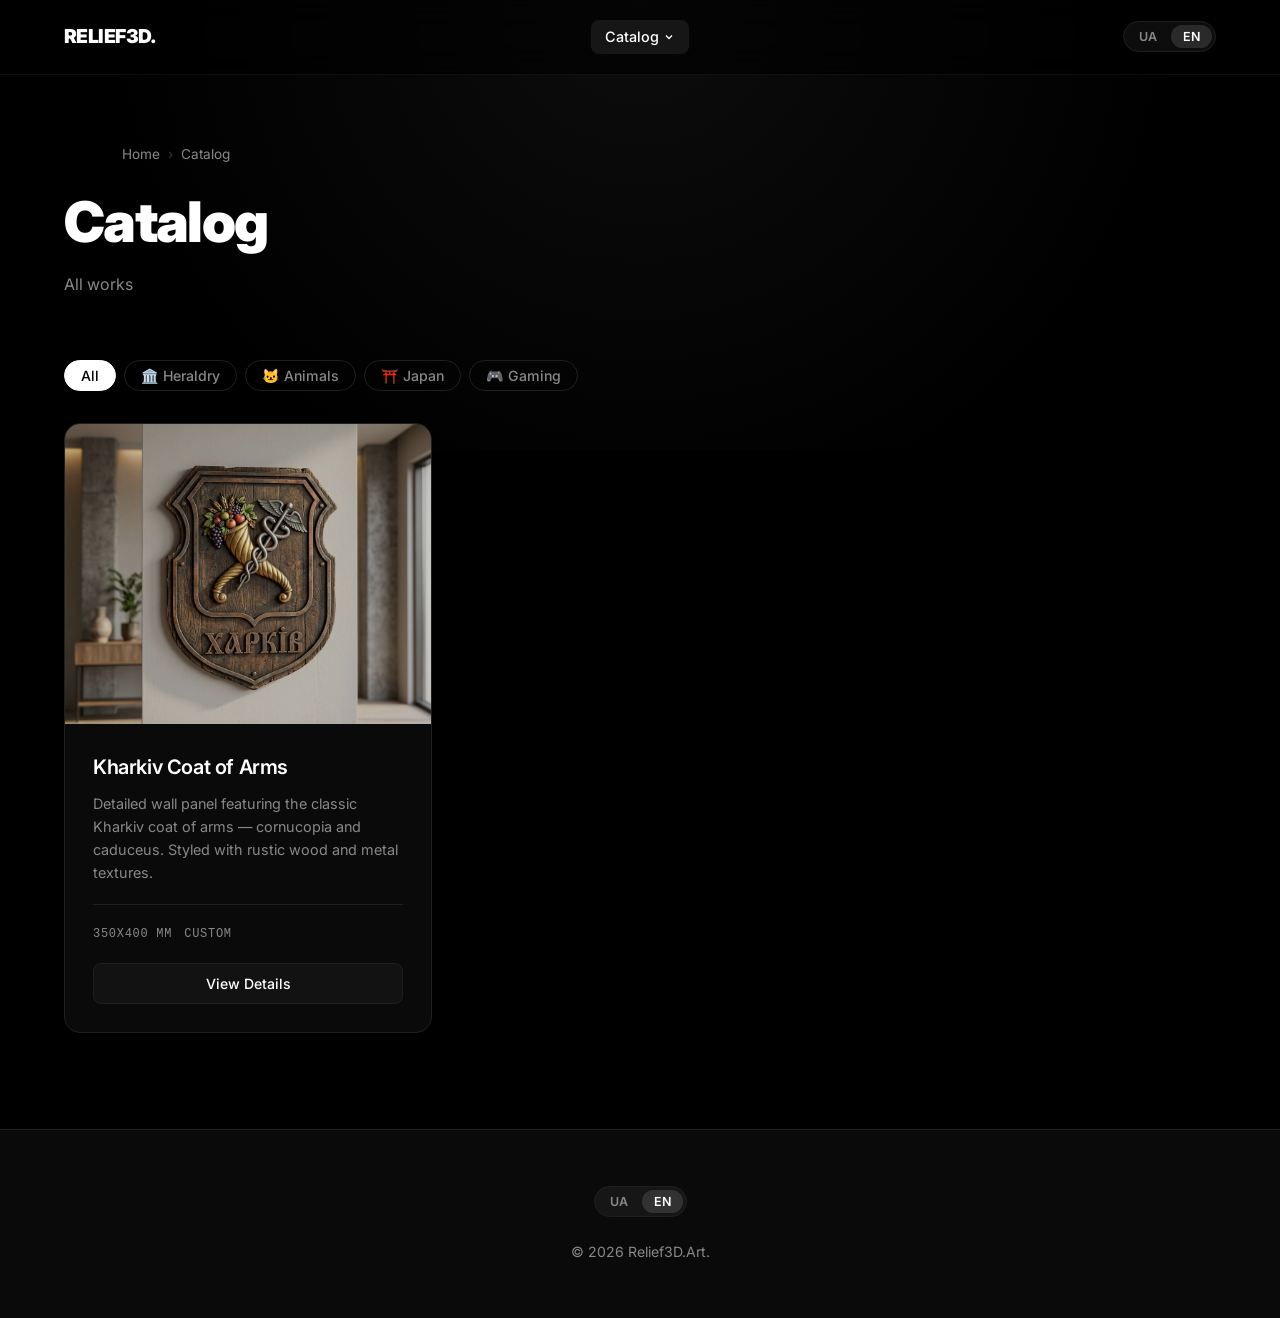
==== catalog/index.html @ 63855bf4 "feat: multi-page catalog with shared JS/CSS, dropdown nav, filter chips, breadcrumbs" ====
<!DOCTYPE html>
<html lang="uk">
<head>
    <meta charset="UTF-8">
    <meta name="viewport" content="width=device-width, initial-scale=1.0">
    <title lang-ua>Каталог — Relief3D</title>
    <meta name="description" content="Каталог 3D настінних панно. 3D wall art catalog.">
    <link rel="preconnect" href="https://fonts.googleapis.com">
    <link href="https://fonts.googleapis.com/css2?family=Inter:wght@400;500;600;700;800;900&display=swap" rel="stylesheet">
    <link rel="stylesheet" href="../assets/css/shared.css">
</head>
<body>
    <div class="ambient-glow"></div>
    <header class="site-header" id="site-header"></header>

    <div class="page-content">
        <section style="padding: 4rem 5% 2rem;">
            <div class="breadcrumbs">
                <a href="../index.html" class="lang-ua">Головна</a>
                <a href="../index.html" class="lang-en">Home</a>
                <span class="sep">›</span>
                <span class="lang-ua">Каталог</span>
                <span class="lang-en">Catalog</span>
            </div>
            <h1 style="font-size: clamp(2rem, 5vw, 3.5rem); font-weight: 900; letter-spacing: -0.03em; margin-bottom: 0.5rem;">
                <span class="lang-ua">Каталог</span>
                <span class="lang-en">Catalog</span>
            </h1>
            <p style="color: var(--text-secondary); font-size: 1rem; margin-bottom: 2rem;">
                <span class="lang-ua">Усі роботи</span>
                <span class="lang-en">All works</span>
            </p>
        </section>

        <!-- Filter Bar -->
        <div class="filter-bar" id="filter-bar">
            <button class="filter-btn active" data-cat="" onclick="applyFilter(this)">
                <span class="lang-ua">Усі</span><span class="lang-en">All</span>
            </button>
            <button class="filter-btn" data-cat="heraldry" onclick="applyFilter(this)">
                🏛️ <span class="lang-ua">Геральдика</span><span class="lang-en">Heraldry</span>
            </button>
            <button class="filter-btn" data-cat="animals" onclick="applyFilter(this)">
                🐱 <span class="lang-ua">Тварини</span><span class="lang-en">Animals</span>
            </button>
            <button class="filter-btn" data-cat="japan" onclick="applyFilter(this)">
                ⛩️ <span class="lang-ua">Японія</span><span class="lang-en">Japan</span>
            </button>
            <button class="filter-btn" data-cat="gaming" onclick="applyFilter(this)">
                🎮 <span class="lang-ua">Геймінг</span><span class="lang-en">Gaming</span>
            </button>
        </div>

        <div class="portfolio-grid" id="catalog-grid"></div>
    </div>

    <footer class="site-footer">
        <div class="lang-switcher">
            <button class="lang-btn" data-lang="ua" onclick="setLanguage('ua')">UA</button>
            <button class="lang-btn" data-lang="en" onclick="setLanguage('en')">EN</button>
        </div>
        <p>&copy; 2026 Relief3D.Art.</p>
    </footer>

    <script src="../assets/js/catalog.js"></script>
    <script src="../assets/js/site.js"></script>
    <script>
        buildHeader('catalog');

        function applyFilter(btn) {
            document.querySelectorAll('.filter-btn').forEach(b => b.classList.remove('active'));
            btn.classList.add('active');
            renderCatalog('catalog-grid', btn.dataset.cat || null, getLang());
            applyLanguage(getLang());
        }

        document.getElementById('catalog-grid').addEventListener('mousemove', e => {
            for (const card of document.getElementsByClassName('card')) {
                const rect = card.getBoundingClientRect();
                card.style.setProperty('--mouse-x', `${e.clientX - rect.left}px`);
                card.style.setProperty('--mouse-y', `${e.clientY - rect.top}px`);
            }
        });

        renderCatalog('catalog-grid', null, getLang());
    </script>
</body>
</html>
---- assets/css/shared.css ----
/* ==============================================
   Relief3D — Global Stylesheet (shared.css)
   ============================================== */

:root {
    --bg-base: #000000;
    --bg-surface: #0a0a0a;
    --bg-surface-2: #111111;
    --text-primary: #ffffff;
    --text-secondary: #888888;
    --border: #1f1f1f;
    --border-hover: #444444;
    --accent-gold: #d4af37;
    --radius: 16px;
    --transition: 0.3s cubic-bezier(0.16, 1, 0.3, 1);
}

* { margin: 0; padding: 0; box-sizing: border-box; }

html { scroll-behavior: smooth; }

body {
    font-family: 'Inter', -apple-system, BlinkMacSystemFont, sans-serif;
    background: var(--bg-base);
    color: var(--text-primary);
    line-height: 1.5;
    -webkit-font-smoothing: antialiased;
    overflow-x: hidden;
}

body.no-scroll { overflow: hidden; }

a { color: inherit; text-decoration: none; }

/* ---- Ambient Glow ---- */
.ambient-glow {
    position: fixed;
    top: -50vh; left: 50%;
    transform: translateX(-50%);
    width: 100vw; height: 100vh;
    background: radial-gradient(circle, rgba(255,255,255,0.05) 0%, transparent 70%);
    z-index: -1;
    pointer-events: none;
}

/* ---- Navigation ---- */
.site-header {
    display: flex;
    justify-content: space-between;
    align-items: center;
    padding: 1.25rem 5%;
    position: fixed;
    top: 0; width: 100%;
    background: rgba(0,0,0,0.6);
    backdrop-filter: blur(16px);
    border-bottom: 1px solid rgba(255,255,255,0.05);
    z-index: 200;
    gap: 1rem;
}

.logo {
    font-size: 1.2rem;
    font-weight: 900;
    letter-spacing: -0.03em;
    color: var(--text-primary);
    white-space: nowrap;
}

.nav-center { display: flex; align-items: center; gap: 0.5rem; }

.nav-link {
    display: flex;
    align-items: center;
    gap: 4px;
    padding: 6px 14px;
    border-radius: 8px;
    font-size: 0.9rem;
    font-weight: 500;
    color: var(--text-secondary);
    transition: color var(--transition), background var(--transition);
}
.nav-link:hover, .nav-link.active { color: var(--text-primary); background: rgba(255,255,255,0.07); }

.chevron { transition: transform 0.2s; }

/* ---- Dropdown ---- */
.nav-dropdown { position: relative; }

.dropdown-menu {
    display: none;
    position: absolute;
    top: calc(100% + 12px);
    left: 50%;
    transform: translateX(-50%);
    min-width: 360px;
    background: var(--bg-surface);
    border: 1px solid var(--border);
    border-radius: var(--radius);
    padding: 0.75rem;
    box-shadow: 0 20px 40px rgba(0,0,0,0.8);
    z-index: 300;
}

.nav-dropdown:hover .dropdown-menu { display: flex; flex-direction: column; gap: 0.25rem; }
.nav-dropdown:hover .chevron { transform: rotate(180deg); }

.dropdown-item {
    display: flex;
    align-items: flex-start;
    gap: 1rem;
    padding: 0.75rem 1rem;
    border-radius: 10px;
    transition: background var(--transition);
}
.dropdown-item:hover { background: rgba(255,255,255,0.06); }

.cat-icon { font-size: 1.4rem; flex-shrink: 0; }
.dropdown-title { font-weight: 600; font-size: 0.95rem; margin-bottom: 2px; }
.dropdown-desc { font-size: 0.8rem; color: var(--text-secondary); line-height: 1.4; }

/* ---- Lang Switcher ---- */
.nav-right { display: flex; align-items: center; gap: 0.75rem; }

.lang-switcher {
    display: flex;
    gap: 2px;
    background: rgba(255,255,255,0.05);
    padding: 3px;
    border-radius: 99px;
    border: 1px solid var(--border);
}
.lang-btn {
    background: transparent;
    color: var(--text-secondary);
    border: none;
    padding: 4px 12px;
    border-radius: 99px;
    cursor: pointer;
    font-family: 'Inter', sans-serif;
    font-weight: 600;
    font-size: 0.78rem;
    transition: all 0.2s;
}
.lang-btn.active { background: rgba(255,255,255,0.12); color: var(--text-primary); }

/* ---- Burger / Mobile Menu ---- */
.burger-btn {
    display: none;
    flex-direction: column;
    gap: 5px;
    background: transparent;
    border: 1px solid var(--border);
    padding: 8px 10px;
    border-radius: 8px;
    cursor: pointer;
}
.burger-btn span {
    display: block;
    width: 20px; height: 2px;
    background: var(--text-primary);
    border-radius: 2px;
}

.mobile-menu {
    display: none;
    position: fixed;
    top: 0; left: 0; width: 100%; height: 100vh;
    background: #000;
    z-index: 500;
    flex-direction: column;
    padding: 5rem 2rem 2rem;
    gap: 0.5rem;
    overflow-y: auto;
}
.mobile-menu.open { display: flex; }

.mobile-close {
    position: absolute;
    top: 1.5rem; right: 1.5rem;
    background: rgba(255,255,255,0.1);
    border: 1px solid var(--border);
    color: var(--text-primary);
    font-size: 1rem;
    width: 36px; height: 36px;
    border-radius: 50%;
    cursor: pointer;
    display: flex; align-items: center; justify-content: center;
}

.mobile-link {
    display: block;
    padding: 0.85rem 1rem;
    border-radius: 10px;
    font-size: 1.1rem;
    font-weight: 500;
    color: var(--text-primary);
    transition: background 0.2s;
}
.mobile-link:hover { background: rgba(255,255,255,0.06); }
.mobile-cat-link { font-size: 0.95rem; color: var(--text-secondary); }
.mobile-divider { height: 1px; background: var(--border); margin: 0.5rem 0; }

/* ---- Breadcrumbs ---- */
.breadcrumbs {
    display: flex;
    gap: 0.5rem;
    align-items: center;
    font-size: 0.85rem;
    color: var(--text-secondary);
    padding: 0 5%;
    margin-bottom: 1rem;
}
.breadcrumbs a { transition: color 0.2s; }
.breadcrumbs a:hover { color: var(--text-primary); }
.breadcrumbs .sep { opacity: 0.4; }

/* ---- Page Wrapper ---- */
.page-content { padding-top: 80px; }

/* ---- Hero ---- */
.hero {
    padding: 6rem 5% 4rem;
    text-align: center;
    max-width: 1000px;
    margin: 0 auto;
}
.hero h1 {
    font-size: clamp(3rem, 8vw, 6rem);
    font-weight: 900;
    letter-spacing: -0.04em;
    line-height: 1.1;
    margin-bottom: 1.5rem;
    background: linear-gradient(180deg, #FFFFFF 20%, #555555 100%);
    -webkit-background-clip: text;
    -webkit-text-fill-color: transparent;
}
.hero p {
    font-size: clamp(1rem, 2vw, 1.3rem);
    color: var(--text-secondary);
    max-width: 680px;
    margin: 0 auto;
    line-height: 1.7;
}

/* ---- Category Cards (Home) ---- */
.cat-grid {
    display: grid;
    grid-template-columns: repeat(auto-fill, minmax(250px, 1fr));
    gap: 1rem;
    padding: 0 5% 5rem;
    max-width: 1400px;
    margin: 0 auto;
}
.cat-card {
    background: var(--bg-surface);
    border: 1px solid var(--border);
    border-radius: var(--radius);
    padding: 2rem;
    transition: all var(--transition);
    display: flex; flex-direction: column; gap: 0.75rem;
}
.cat-card:hover { border-color: var(--border-hover); background: var(--bg-surface-2); transform: translateY(-3px); }
.cat-card-icon { font-size: 2rem; }
.cat-card-title { font-size: 1.2rem; font-weight: 700; }
.cat-card-desc { font-size: 0.88rem; color: var(--text-secondary); line-height: 1.5; }
.cat-card-arrow { margin-top: auto; color: var(--text-secondary); font-size: 1.2rem; transition: transform 0.2s; }
.cat-card:hover .cat-card-arrow { transform: translateX(4px); color: var(--text-primary); }

/* ---- Section Label ---- */
.section-label {
    padding: 0 5%;
    max-width: 1400px;
    margin: 0 auto 2rem;
    display: flex;
    align-items: baseline;
    gap: 1rem;
}
.section-label h2 {
    font-size: 1.8rem;
    font-weight: 700;
    letter-spacing: -0.02em;
}
.section-label a {
    font-size: 0.9rem;
    color: var(--text-secondary);
    transition: color 0.2s;
}
.section-label a:hover { color: var(--text-primary); }

/* ---- Portfolio Grid ---- */
.portfolio-grid {
    display: grid;
    grid-template-columns: repeat(auto-fill, minmax(340px, 1fr));
    gap: 1.5rem;
    padding: 0 5% 6rem;
    max-width: 1400px;
    margin: 0 auto;
}

/* ---- Filter Chips (Catalog page) ---- */
.filter-bar {
    display: flex;
    flex-wrap: wrap;
    gap: 0.5rem;
    padding: 0 5% 2rem;
    max-width: 1400px;
    margin: 0 auto;
}
.filter-btn {
    background: transparent;
    color: var(--text-secondary);
    border: 1px solid var(--border);
    padding: 6px 16px;
    border-radius: 99px;
    cursor: pointer;
    font-family: 'Inter', sans-serif;
    font-size: 0.88rem;
    font-weight: 500;
    transition: all 0.2s;
}
.filter-btn:hover { border-color: var(--border-hover); color: var(--text-primary); }
.filter-btn.active { background: #fff; color: #000; border-color: #fff; }

/* ---- Card ---- */
.card {
    background: var(--bg-surface);
    border: 1px solid var(--border);
    border-radius: var(--radius);
    overflow: hidden;
    cursor: pointer;
    display: flex; flex-direction: column;
    position: relative;
    transition: border-color var(--transition), transform var(--transition), box-shadow var(--transition);
}
.card::before {
    content: '';
    position: absolute; inset: 0;
    background: radial-gradient(600px circle at var(--mouse-x,50%) var(--mouse-y,50%), rgba(255,255,255,0.07), transparent 40%);
    opacity: 0; transition: opacity 0.3s;
    pointer-events: none; z-index: 1;
}
.card:hover::before { opacity: 1; }
.card:hover { border-color: var(--border-hover); transform: translateY(-4px); box-shadow: 0 20px 40px rgba(0,0,0,0.5); }

.card-img-wrapper { width: 100%; height: 300px; overflow: hidden; background: #050505; }
.card-img { width: 100%; height: 100%; object-fit: cover; transition: transform 0.7s var(--transition); opacity: 0.85; }
.card:hover .card-img { transform: scale(1.06); opacity: 1; }

.card-content { padding: 1.75rem; flex-grow: 1; display: flex; flex-direction: column; position: relative; z-index: 2; }
.card-title { font-size: 1.25rem; font-weight: 600; letter-spacing: -0.02em; margin-bottom: 0.6rem; }
.card-desc { color: var(--text-secondary); font-size: 0.9rem; margin-bottom: 1.25rem; flex-grow: 1; line-height: 1.6; }

.specs {
    display: flex; gap: 0.75rem;
    font-size: 0.75rem; color: var(--text-secondary);
    border-top: 1px solid var(--border);
    padding-top: 1.25rem; margin-bottom: 1.25rem;
    font-family: monospace; text-transform: uppercase; letter-spacing: 0.06em;
}

.view-btn {
    width: 100%; padding: 11px;
    background: rgba(255,255,255,0.03);
    color: var(--text-primary);
    border: 1px solid var(--border);
    border-radius: 8px;
    font-family: 'Inter', sans-serif;
    font-weight: 500; font-size: 0.88rem;
    cursor: pointer; transition: all var(--transition);
}
.card:hover .view-btn { background: #fff; color: #000; border-color: #fff; }

.empty-msg { color: var(--text-secondary); font-size: 1.1rem; padding: 4rem; text-align: center; }

/* ---- Modal ---- */
.modal {
    display: none;
    position: fixed; inset: 0;
    background: rgba(0,0,0,0.85);
    backdrop-filter: blur(20px);
    z-index: 1000;
    justify-content: center; align-items: center;
    padding: 1.5rem;
}
.modal.show { display: flex; }

.modal-content {
    background: var(--bg-surface);
    border: 1px solid var(--border);
    border-radius: 20px;
    max-width: 960px; width: 100%;
    display: flex; flex-direction: column;
    box-shadow: 0 40px 80px rgba(0,0,0,0.9);
    position: relative;
    overflow: hidden;
    animation: modalIn 0.35s var(--transition) both;
}
@keyframes modalIn { from { opacity:0; transform: scale(0.95) translateY(10px); } to { opacity:1; transform: none; } }
@media (min-width: 768px) { .modal-content { flex-direction: row; } }

.modal-img-container { flex: 1.2; min-height: 300px; background: #000; }
.modal-img { width: 100%; height: 100%; object-fit: cover; display: block; }

.modal-info {
    flex: 1; padding: 2.5rem;
    display: flex; flex-direction: column; gap: 1rem;
}
.modal-title { font-size: 1.7rem; font-weight: 700; letter-spacing: -0.03em; }
.modal-desc { color: var(--text-secondary); font-size: 0.95rem; line-height: 1.7; }
.modal-specs { display: flex; gap: 1rem; font-size: 0.8rem; color: var(--text-secondary); font-family: monospace; text-transform: uppercase; letter-spacing: 0.06em; }

.close-btn {
    position: absolute; top: 16px; right: 16px;
    background: rgba(0,0,0,0.5);
    border: 1px solid var(--border);
    color: var(--text-secondary);
    width: 36px; height: 36px;
    border-radius: 50%;
    display: flex; align-items: center; justify-content: center;
    cursor: pointer; transition: all 0.2s; z-index: 10;
}
.close-btn:hover { color: #fff; border-color: #fff; background: #000; }

.order-btn {
    margin-top: auto;
    display: inline-block;
    background: #fff; color: #000;
    padding: 13px 24px;
    border-radius: 8px;
    font-weight: 600; font-size: 0.95rem;
    text-align: center;
    transition: all var(--transition);
}
.order-btn:hover { background: #e5e5e5; transform: translateY(-2px); }

/* ---- Footer ---- */
.site-footer {
    text-align: center;
    padding: 3.5rem 5%;
    border-top: 1px solid var(--border);
    color: var(--text-secondary);
    font-size: 0.88rem;
    background: var(--bg-surface);
    display: flex; flex-direction: column; align-items: center; gap: 1.5rem;
}
.footer-desc { max-width: 560px; line-height: 1.6; }

/* ---- Responsive ---- */
@media (max-width: 768px) {
    .nav-center { display: none; }
    .burger-btn { display: flex; }
    .portfolio-grid { grid-template-columns: 1fr; }
    .cat-grid { grid-template-columns: 1fr 1fr; }
    .hero h1 { font-size: 3rem; }
}
@media (max-width: 480px) {
    .cat-grid { grid-template-columns: 1fr; }
}
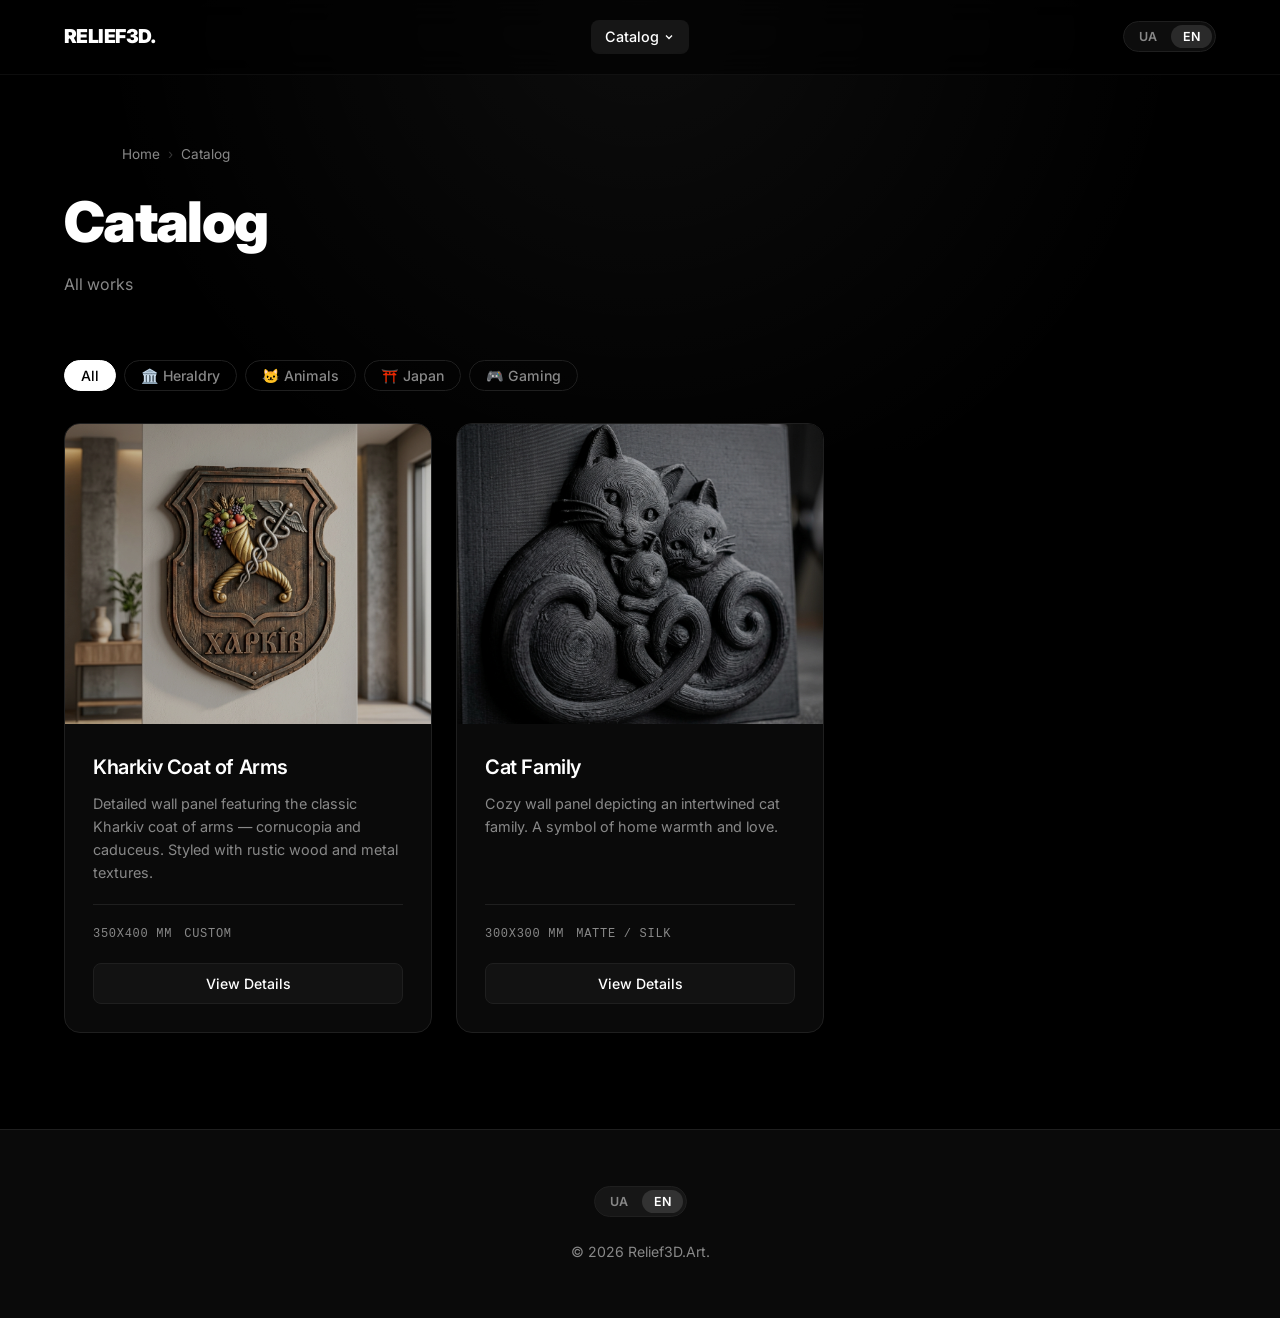
==== commit d9a9f459: "perf(js): fix firefox page freeze by refactoring mousemove listener to optimized delegation, add js " ====
--- a/catalog/index.html
+++ b/catalog/index.html
@@ -5,6 +5,22 @@
     <meta name="viewport" content="width=device-width, initial-scale=1.0">
     <title lang-ua>Каталог — Relief3D</title>
     <meta name="description" content="Каталог 3D настінних панно. 3D wall art catalog.">
+    
+    <link rel="canonical" href="https://relief3d.cc/catalog/">
+    
+    <!-- Open Graph / Facebook -->
+    <meta property="og:type" content="website">
+    <meta property="og:url" content="https://relief3d.cc/catalog/">
+    <meta property="og:title" content="Каталог 3D Панно — Relief3D">
+    <meta property="og:description" content="Повний каталог наших робіт. Ексклюзивні 3D настінні панно.">
+    <meta property="og:image" content="https://relief3d.cc/assets/images/kharkiv_shield_concept.png">
+    
+    <!-- Twitter -->
+    <meta property="twitter:card" content="summary_large_image">
+    <meta property="twitter:url" content="https://relief3d.cc/catalog/">
+    <meta property="twitter:title" content="Каталог 3D Панно — Relief3D">
+    <meta property="twitter:description" content="Повний каталог наших робіт. Ексклюзивні 3D настінні панно.">
+    <meta property="twitter:image" content="https://relief3d.cc/assets/images/kharkiv_shield_concept.png">
     <link rel="preconnect" href="https://fonts.googleapis.com">
     <link href="https://fonts.googleapis.com/css2?family=Inter:wght@400;500;600;700;800;900&display=swap" rel="stylesheet">
     <link rel="stylesheet" href="../assets/css/shared.css">
@@ -62,8 +78,8 @@
         <p>&copy; 2026 Relief3D.Art.</p>
     </footer>
 
-    <script src="../assets/js/catalog.js"></script>
-    <script src="../assets/js/site.js"></script>
+    <script src="../assets/js/catalog.js?v=3.0"></script>
+    <script src="../assets/js/site.js?v=3.0"></script>
     <script>
         buildHeader('catalog');
 
@@ -74,14 +90,6 @@
             applyLanguage(getLang());
         }
 
-        document.getElementById('catalog-grid').addEventListener('mousemove', e => {
-            for (const card of document.getElementsByClassName('card')) {
-                const rect = card.getBoundingClientRect();
-                card.style.setProperty('--mouse-x', `${e.clientX - rect.left}px`);
-                card.style.setProperty('--mouse-y', `${e.clientY - rect.top}px`);
-            }
-        });
-
         renderCatalog('catalog-grid', null, getLang());
     </script>
 </body>
--- a/assets/css/shared.css
+++ b/assets/css/shared.css
@@ -456,3 +456,50 @@
 @media (max-width: 480px) {
     .cat-grid { grid-template-columns: 1fr; }
 }
+
+/* ---- Lightbox ---- */
+.lightbox-modal {
+    position: fixed;
+    top: 0; left: 0;
+    width: 100vw; height: 100vh;
+    background: rgba(0,0,0,0.9);
+    backdrop-filter: blur(10px);
+    -webkit-backdrop-filter: blur(10px);
+    z-index: 10000;
+    display: flex;
+    align-items: center;
+    justify-content: center;
+    opacity: 0; pointer-events: none;
+    transition: opacity var(--transition);
+}
+.lightbox-modal.show {
+    opacity: 1; pointer-events: auto;
+}
+.lightbox-modal img {
+    max-width: 95vw;
+    max-height: 95vh;
+    object-fit: contain;
+    border-radius: 12px;
+    box-shadow: 0 10px 40px rgba(0,0,0,0.8);
+    transform: scale(0.95);
+    transition: transform var(--transition);
+}
+.lightbox-modal.show img {
+    transform: scale(1);
+}
+.lightbox-close {
+    position: absolute;
+    top: 20px; right: 20px;
+    background: rgba(255,255,255,0.1);
+    border: none;
+    color: #fff;
+    width: 44px; height: 44px;
+    border-radius: 50%;
+    cursor: pointer;
+    display: flex; align-items: center; justify-content: center;
+    font-size: 20px;
+    transition: background 0.2s;
+}
+.lightbox-close:hover {
+    background: rgba(255,255,255,0.2);
+}
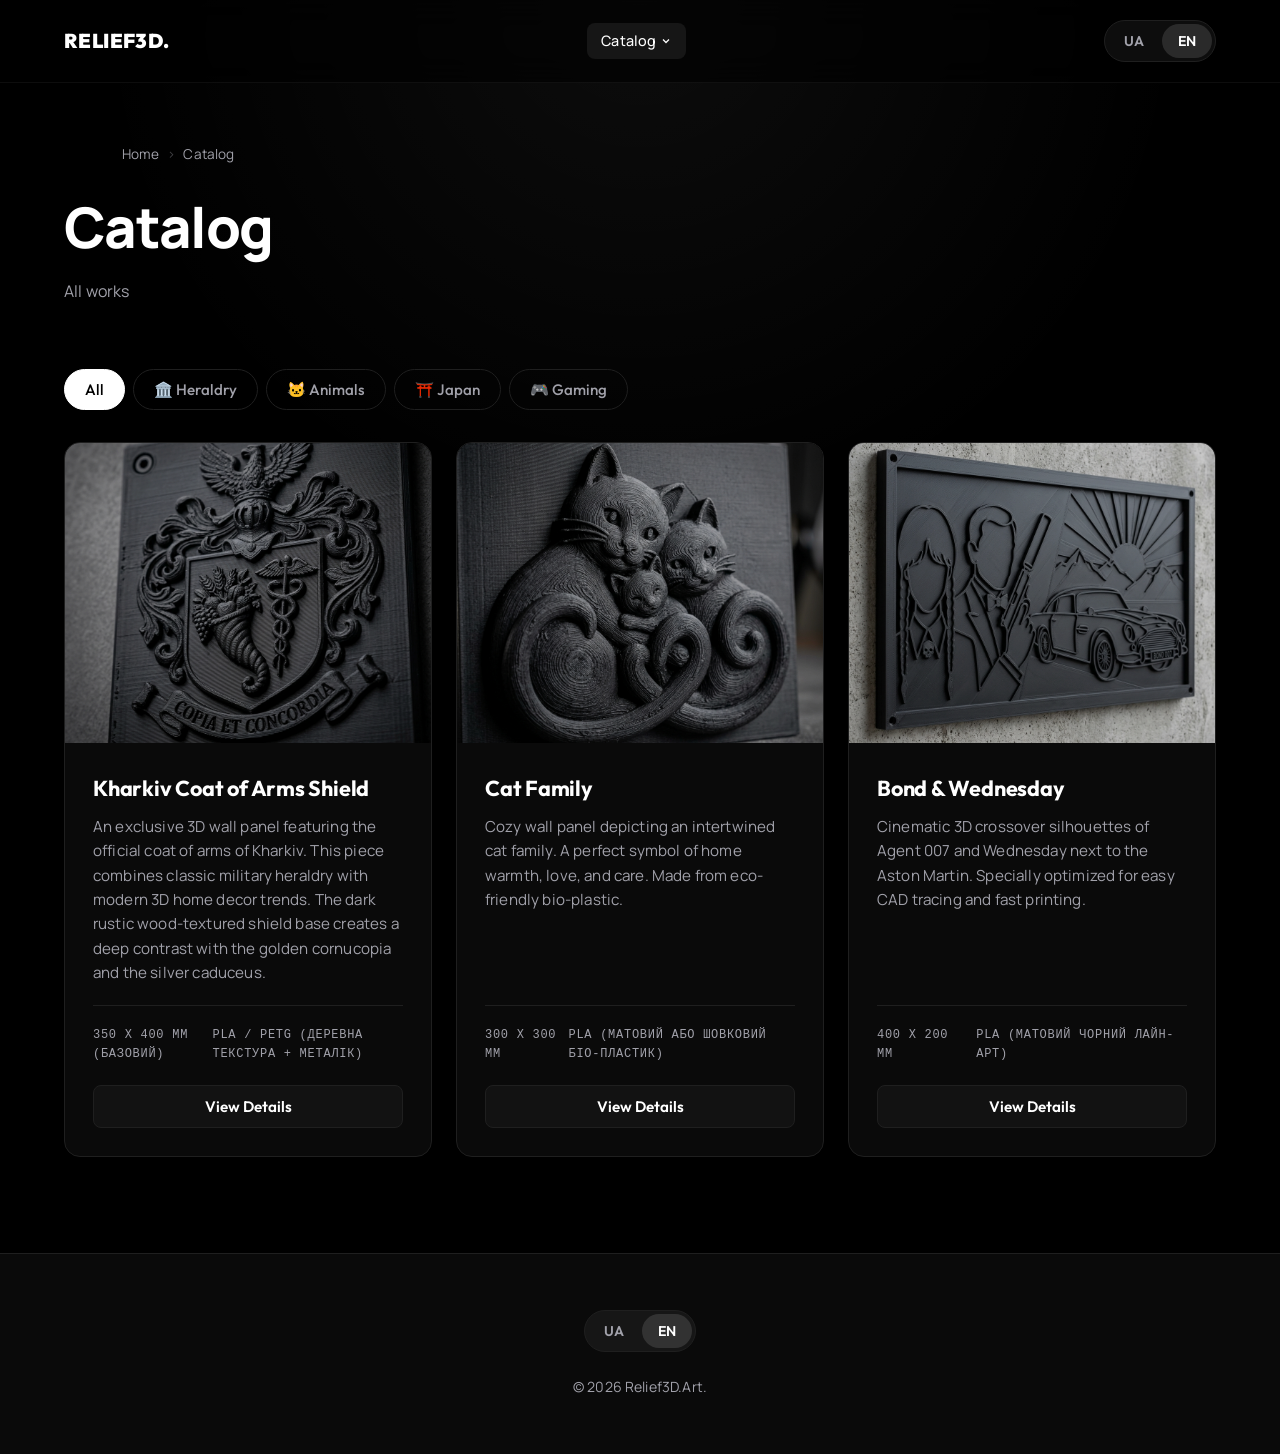
==== commit ec5ba5c7: "feat(sync): register expanded materials database and spools for bond page" ====
--- a/catalog/index.html
+++ b/catalog/index.html
@@ -22,7 +22,7 @@
     <meta property="twitter:description" content="Повний каталог наших робіт. Ексклюзивні 3D настінні панно.">
     <meta property="twitter:image" content="https://relief3d.cc/assets/images/kharkiv_shield_concept.png">
     <link rel="preconnect" href="https://fonts.googleapis.com">
-    <link href="https://fonts.googleapis.com/css2?family=Inter:wght@400;500;600;700;800;900&display=swap" rel="stylesheet">
+    <link href="https://fonts.googleapis.com/css2?family=Manrope:wght@400;500;600;700&family=Outfit:wght@500;600;700;800;900&display=swap" rel="stylesheet">
     <link rel="stylesheet" href="../assets/css/shared.css">
 </head>
 <body>
--- a/assets/css/shared.css
+++ b/assets/css/shared.css
@@ -7,12 +7,14 @@
     --bg-surface: #0a0a0a;
     --bg-surface-2: #111111;
     --text-primary: #ffffff;
-    --text-secondary: #888888;
+    --text-secondary: #a1a1aa; /* Increased contrast for readability */
     --border: #1f1f1f;
     --border-hover: #444444;
     --accent-gold: #d4af37;
     --radius: 16px;
     --transition: 0.3s cubic-bezier(0.16, 1, 0.3, 1);
+    --font-heading: 'Outfit', -apple-system, BlinkMacSystemFont, sans-serif;
+    --font-body: 'Manrope', -apple-system, BlinkMacSystemFont, sans-serif;
 }
 
 * { margin: 0; padding: 0; box-sizing: border-box; }
@@ -20,10 +22,11 @@
 html { scroll-behavior: smooth; }
 
 body {
-    font-family: 'Inter', -apple-system, BlinkMacSystemFont, sans-serif;
+    font-family: var(--font-body);
     background: var(--bg-base);
     color: var(--text-primary);
-    line-height: 1.5;
+    line-height: 1.6; /* Increased line-height for readability */
+    letter-spacing: 0.01em;
     -webkit-font-smoothing: antialiased;
     overflow-x: hidden;
 }
@@ -59,9 +62,10 @@
 }
 
 .logo {
-    font-size: 1.2rem;
+    font-family: var(--font-heading);
+    font-size: 1.25rem;
     font-weight: 900;
-    letter-spacing: -0.03em;
+    letter-spacing: 0.02em;
     color: var(--text-primary);
     white-space: nowrap;
 }
@@ -133,12 +137,12 @@
     background: transparent;
     color: var(--text-secondary);
     border: none;
-    padding: 4px 12px;
+    padding: 8px 16px;
     border-radius: 99px;
     cursor: pointer;
-    font-family: 'Inter', sans-serif;
+    font-family: var(--font-heading);
     font-weight: 600;
-    font-size: 0.78rem;
+    font-size: 0.88rem;
     transition: all 0.2s;
 }
 .lang-btn.active { background: rgba(255,255,255,0.12); color: var(--text-primary); }
@@ -150,7 +154,7 @@
     gap: 5px;
     background: transparent;
     border: 1px solid var(--border);
-    padding: 8px 10px;
+    padding: 12px 14px;
     border-radius: 8px;
     cursor: pointer;
 }
@@ -180,8 +184,8 @@
     background: rgba(255,255,255,0.1);
     border: 1px solid var(--border);
     color: var(--text-primary);
-    font-size: 1rem;
-    width: 36px; height: 36px;
+    font-size: 1.2rem;
+    width: 48px; height: 48px;
     border-radius: 50%;
     cursor: pointer;
     display: flex; align-items: center; justify-content: center;
@@ -225,17 +229,18 @@
     margin: 0 auto;
 }
 .hero h1 {
+    font-family: var(--font-heading);
     font-size: clamp(3rem, 8vw, 6rem);
     font-weight: 900;
-    letter-spacing: -0.04em;
+    letter-spacing: -0.02em;
     line-height: 1.1;
     margin-bottom: 1.5rem;
-    background: linear-gradient(180deg, #FFFFFF 20%, #555555 100%);
+    background: linear-gradient(180deg, #FFFFFF 20%, #777777 100%);
     -webkit-background-clip: text;
     -webkit-text-fill-color: transparent;
 }
 .hero p {
-    font-size: clamp(1rem, 2vw, 1.3rem);
+    font-size: clamp(1rem, 2vw, 1.25rem);
     color: var(--text-secondary);
     max-width: 680px;
     margin: 0 auto;
@@ -276,9 +281,10 @@
     gap: 1rem;
 }
 .section-label h2 {
-    font-size: 1.8rem;
+    font-family: var(--font-heading);
+    font-size: 2rem;
     font-weight: 700;
-    letter-spacing: -0.02em;
+    letter-spacing: -0.01em;
 }
 .section-label a {
     font-size: 0.9rem;
@@ -310,11 +316,11 @@
     background: transparent;
     color: var(--text-secondary);
     border: 1px solid var(--border);
-    padding: 6px 16px;
+    padding: 10px 20px;
     border-radius: 99px;
     cursor: pointer;
-    font-family: 'Inter', sans-serif;
-    font-size: 0.88rem;
+    font-family: var(--font-heading);
+    font-size: 0.95rem;
     font-weight: 500;
     transition: all 0.2s;
 }
@@ -347,8 +353,8 @@
 .card:hover .card-img { transform: scale(1.06); opacity: 1; }
 
 .card-content { padding: 1.75rem; flex-grow: 1; display: flex; flex-direction: column; position: relative; z-index: 2; }
-.card-title { font-size: 1.25rem; font-weight: 600; letter-spacing: -0.02em; margin-bottom: 0.6rem; }
-.card-desc { color: var(--text-secondary); font-size: 0.9rem; margin-bottom: 1.25rem; flex-grow: 1; line-height: 1.6; }
+.card-title { font-family: var(--font-heading); font-size: 1.35rem; font-weight: 700; letter-spacing: -0.01em; margin-bottom: 0.6rem; }
+.card-desc { color: var(--text-secondary); font-size: 0.95rem; margin-bottom: 1.25rem; flex-grow: 1; line-height: 1.6; }
 
 .specs {
     display: flex; gap: 0.75rem;
@@ -364,8 +370,8 @@
     color: var(--text-primary);
     border: 1px solid var(--border);
     border-radius: 8px;
-    font-family: 'Inter', sans-serif;
-    font-weight: 500; font-size: 0.88rem;
+    font-family: var(--font-heading);
+    font-weight: 600; font-size: 0.95rem;
     cursor: pointer; transition: all var(--transition);
 }
 .card:hover .view-btn { background: #fff; color: #000; border-color: #fff; }
@@ -405,8 +411,8 @@
     flex: 1; padding: 2.5rem;
     display: flex; flex-direction: column; gap: 1rem;
 }
-.modal-title { font-size: 1.7rem; font-weight: 700; letter-spacing: -0.03em; }
-.modal-desc { color: var(--text-secondary); font-size: 0.95rem; line-height: 1.7; }
+.modal-title { font-family: var(--font-heading); font-size: 1.8rem; font-weight: 700; letter-spacing: -0.02em; }
+.modal-desc { color: var(--text-secondary); font-size: 1rem; line-height: 1.7; }
 .modal-specs { display: flex; gap: 1rem; font-size: 0.8rem; color: var(--text-secondary); font-family: monospace; text-transform: uppercase; letter-spacing: 0.06em; }
 
 .close-btn {
@@ -414,7 +420,7 @@
     background: rgba(0,0,0,0.5);
     border: 1px solid var(--border);
     color: var(--text-secondary);
-    width: 36px; height: 36px;
+    width: 48px; height: 48px;
     border-radius: 50%;
     display: flex; align-items: center; justify-content: center;
     cursor: pointer; transition: all 0.2s; z-index: 10;
@@ -427,7 +433,8 @@
     background: #fff; color: #000;
     padding: 13px 24px;
     border-radius: 8px;
-    font-weight: 600; font-size: 0.95rem;
+    font-family: var(--font-heading);
+    font-weight: 700; font-size: 1rem;
     text-align: center;
     transition: all var(--transition);
 }
@@ -493,7 +500,7 @@
     background: rgba(255,255,255,0.1);
     border: none;
     color: #fff;
-    width: 44px; height: 44px;
+    width: 52px; height: 52px;
     border-radius: 50%;
     cursor: pointer;
     display: flex; align-items: center; justify-content: center;
